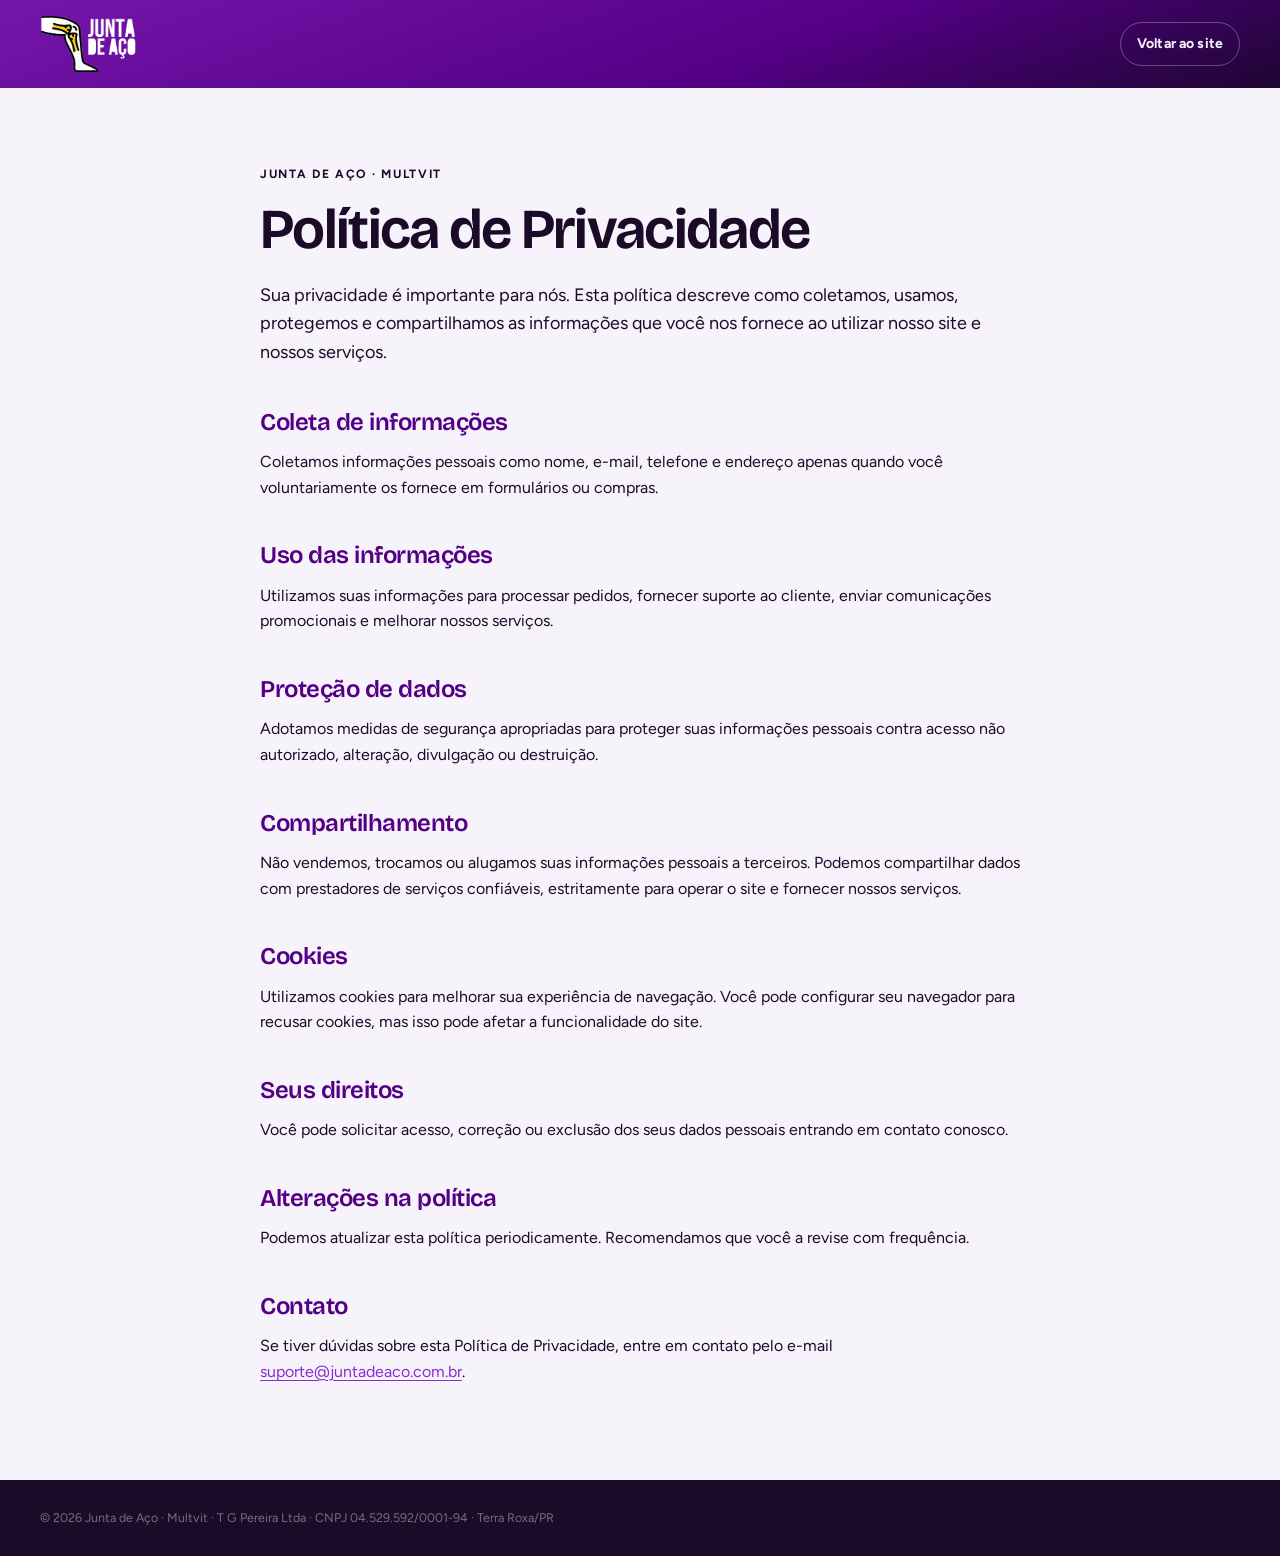
==== politica-privacidade.html @ 19fc4414 "Build Junta de Aço landing page Static landing page for Junta de Aço (a Multvit product), built on t" ====
<!doctype html>
<html lang="pt-BR">
<head>
  <meta charset="utf-8" />
  <meta name="viewport" content="width=device-width, initial-scale=1" />
  <title>Política de Privacidade · Junta de Aço</title>
  <meta name="robots" content="noindex" />
  <meta name="theme-color" content="#540086" />
  <link rel="icon" type="image/png" href="assets/img/favicon.png" />
  <link rel="stylesheet" href="assets/css/style.css" />
</head>
<body class="legal-page">
  <header class="legal-top">
    <div class="wrap legal-top-in">
      <a href="./" aria-label="Junta de Aço, página inicial"><img src="assets/img/logo-dark.webp" alt="Junta de Aço" width="520" height="314" /></a>
      <a href="./" class="btn btn-ghost btn-sm">Voltar ao site</a>
    </div>
  </header>
  <main class="wrap legal">
    <p class="kicker">Junta de Aço · Multvit</p>
    <h1 class="sec-title">Política de Privacidade</h1>
    <p class="legal-intro">Sua privacidade é importante para nós. Esta política descreve como coletamos, usamos, protegemos e compartilhamos as informações que você nos fornece ao utilizar nosso site e nossos serviços.</p>
      <h2>Coleta de informações</h2>
      <p>Coletamos informações pessoais como nome, e-mail, telefone e endereço apenas quando você voluntariamente os fornece em formulários ou compras.</p>
      <h2>Uso das informações</h2>
      <p>Utilizamos suas informações para processar pedidos, fornecer suporte ao cliente, enviar comunicações promocionais e melhorar nossos serviços.</p>
      <h2>Proteção de dados</h2>
      <p>Adotamos medidas de segurança apropriadas para proteger suas informações pessoais contra acesso não autorizado, alteração, divulgação ou destruição.</p>
      <h2>Compartilhamento</h2>
      <p>Não vendemos, trocamos ou alugamos suas informações pessoais a terceiros. Podemos compartilhar dados com prestadores de serviços confiáveis, estritamente para operar o site e fornecer nossos serviços.</p>
      <h2>Cookies</h2>
      <p>Utilizamos cookies para melhorar sua experiência de navegação. Você pode configurar seu navegador para recusar cookies, mas isso pode afetar a funcionalidade do site.</p>
      <h2>Seus direitos</h2>
      <p>Você pode solicitar acesso, correção ou exclusão dos seus dados pessoais entrando em contato conosco.</p>
      <h2>Alterações na política</h2>
      <p>Podemos atualizar esta política periodicamente. Recomendamos que você a revise com frequência.</p>
      <h2>Contato</h2>
      <p>Se tiver dúvidas sobre esta Política de Privacidade, entre em contato pelo e-mail <a href="mailto:suporte@juntadeaco.com.br">suporte@juntadeaco.com.br</a>.</p>
  </main>
  <footer class="footer legal-foot">
    <div class="wrap f-legal">
      <p>© 2026 Junta de Aço · Multvit · T G Pereira Ltda · CNPJ 04.529.592/0001-94 · Terra Roxa/PR</p>
    </div>
  </footer>
</body>
</html>
---- assets/css/style.css ----
/* =========================================================
   Junta de Aço · Multvit — Landing page
   Direção: mesma base do Fiber SE7E, paleta Violeta + Sol
   ========================================================= */

/* Fontes locais (latin) */
@font-face { font-family: "Bricolage Grotesque"; font-style: normal; font-weight: 200 800; font-stretch: 75% 100%; font-display: swap; src: url(../fonts/bricolage-grotesque-latin-opsz-normal.woff2) format("woff2"); }
@font-face { font-family: "Figtree"; font-style: normal; font-weight: 300 900; font-display: swap; src: url(../fonts/figtree-latin-wght-normal.woff2) format("woff2"); }

:root {
  /* Paleta (cada cor tem a versão RGB para transparências) */
  --deep: #1e0532;      --deep-rgb: 30, 5, 50;
  --violet: #540086;    --violet-rgb: 84, 0, 134;     /* cor do logo */
  --violet-2: #7516ac;  --violet-2-rgb: 117, 22, 172; /* cor do selo redondo */
  --orchid: #8a2bd1;    --orchid-rgb: 138, 43, 209;
  --lilac: #cfa8f5;     --lilac-rgb: 207, 168, 245;
  --mist: #efe4fb;
  --sun: #f7ca16;       --sun-rgb: 247, 202, 22;      /* amarelo do rótulo e da Multvit */
  --sun-d: #dcae00;
  --sun-ink: #6b5200;
  --ember: #ff8a5c;     --ember-rgb: 255, 138, 92;    /* brilho do joelho no rótulo */
  --cream: #f7f3fa;     --cream-rgb: 247, 243, 250;
  --paper: #fffcff;
  --ink: #1b0a28;       --ink-rgb: 27, 10, 40;
  --muted: #625372;
  --line: rgba(var(--ink-rgb), 0.1);
  --line-d: rgba(var(--cream-rgb), 0.13);

  --display: "Bricolage Grotesque", "Figtree", system-ui, sans-serif;
  --sans: "Figtree", system-ui, -apple-system, "Segoe UI", Roboto, sans-serif;
  --label: "Figtree", system-ui, sans-serif;

  --ease: cubic-bezier(0.2, 0.8, 0.2, 1);
  --ease-out: cubic-bezier(0.16, 1, 0.3, 1);
  --r: 22px;
  --nav-h: 76px;

  /* Chat n8n (assistente) com as cores da marca */
  --chat--color--primary: var(--violet-2);
  --chat--color--primary-shade-50: var(--violet);
  --chat--color--primary--shade-100: var(--deep);
  --chat--color--secondary: var(--sun);
  --chat--color-secondary-shade-50: var(--sun-d);
  --chat--toggle--background: var(--violet-2);
  --chat--toggle--hover--background: var(--violet);
  --chat--toggle--active--background: var(--violet);
  --chat--toggle--color: #fff;
  --chat--header--background: var(--violet);
  --chat--header--color: #fff;
  --chat--message--user--background: var(--violet-2);
  --chat--font-family: var(--sans);
  --chat--window--z-index: 96;
}

*, *::before, *::after { box-sizing: border-box; margin: 0; padding: 0; }
html { scroll-behavior: smooth; scroll-padding-top: calc(var(--nav-h) + 8px); overflow-x: clip; }
body {
  font-family: var(--sans); font-size: 16px; line-height: 1.6; color: var(--ink); background: var(--cream);
  -webkit-font-smoothing: antialiased; text-rendering: optimizeLegibility;
}
img, svg { display: block; max-width: 100%; }
a { color: inherit; text-decoration: none; }
button { font: inherit; color: inherit; background: none; border: 0; cursor: pointer; }
ul, ol { list-style: none; }
:focus-visible { outline: 3px solid var(--sun); outline-offset: 3px; border-radius: 6px; }
::selection { background: var(--sun); color: var(--violet); }

.wrap { width: min(1200px, 100% - 40px); margin-inline: auto; }
.sr-only { position: absolute; width: 1px; height: 1px; overflow: hidden; clip: rect(0 0 0 0); white-space: nowrap; }
.skip { position: fixed; left: 16px; top: -60px; z-index: 200; background: var(--sun); color: var(--violet); padding: 10px 16px; border-radius: 10px; font-weight: 700; }
.skip:focus { top: 16px; }
svg use { pointer-events: none; }

/* ---------- Tipografia ---------- */
.sec-title, .hero-title, .final-title {
  font-family: var(--display); font-weight: 650; letter-spacing: -0.03em; font-optical-sizing: auto;
}
.sec-title { font-size: clamp(34px, 4.4vw, 60px); line-height: 1; max-width: 17ch; }
.sec-sub { color: var(--muted); font-size: clamp(16px, 1.3vw, 18px); max-width: 44ch; }
.dark .sec-sub { color: rgba(var(--cream-rgb), 0.68); }

.kicker {
  display: inline-flex; align-items: center; gap: 12px; margin-bottom: 18px;
  font-family: var(--label); font-size: 12px; font-weight: 700; letter-spacing: 0.14em; text-transform: uppercase; color: var(--orchid);
}
.kicker span { display: inline-grid; place-items: center; min-width: 30px; height: 22px; padding: 0 7px; border-radius: 99px; border: 1px solid currentColor; font-size: 11px; }
.dark .kicker, .kicker-light { color: var(--sun); }

.eyebrow {
  display: inline-flex; align-items: center; gap: 10px; margin-bottom: 22px; padding: 7px 14px 7px 10px; border-radius: 99px;
  font-family: var(--label); font-size: 12px; letter-spacing: 0.12em; text-transform: uppercase; color: var(--cream);
  background: rgba(var(--cream-rgb), 0.08); border: 1px solid var(--line-d);
}
.eyebrow-dot { width: 8px; height: 8px; border-radius: 50%; background: var(--sun); box-shadow: 0 0 0 4px rgba(var(--sun-rgb), 0.2); }

/* ---------- Botões ---------- */
.btn {
  position: relative; isolation: isolate; display: inline-flex; align-items: center; justify-content: center; gap: 10px;
  padding: 15px 24px; border-radius: 999px; font-weight: 700; font-size: 15px; letter-spacing: 0.01em; white-space: nowrap;
  transition: transform 0.3s var(--ease), box-shadow 0.3s var(--ease), background-color 0.3s, color 0.3s, border-color 0.3s;
}
.btn svg { width: 18px; height: 18px; flex-shrink: 0; transition: transform 0.3s var(--ease); }
.btn:hover svg { transform: translateX(4px); }
.btn:active { transform: scale(0.97); }
.btn-lg { padding: 19px 30px; font-size: 16px; }
.btn-sm { padding: 10px 16px; font-size: 14px; }
.btn-block { width: 100%; white-space: normal; }

.btn-sun { background: var(--sun); color: var(--violet); box-shadow: 0 1px 0 rgba(255, 255, 255, 0.5) inset, 0 -3px 0 rgba(0, 0, 0, 0.1) inset, 0 16px 40px -14px rgba(var(--sun-rgb), 0.7); }
.btn-sun:hover { transform: translateY(-3px); box-shadow: 0 1px 0 rgba(255, 255, 255, 0.5) inset, 0 -3px 0 rgba(0, 0, 0, 0.1) inset, 0 24px 50px -14px rgba(var(--sun-rgb), 0.85); }
.btn-ghost { color: var(--cream); border: 1px solid rgba(var(--cream-rgb), 0.3); }
.btn-ghost:hover { border-color: var(--cream); background: rgba(var(--cream-rgb), 0.07); }
.btn-outline { color: var(--violet); border: 1.5px solid var(--violet); }
.btn-outline:hover { background: var(--violet); color: var(--cream); transform: translateY(-2px); }
.btn-wa { background: #25d366; color: #052e14; }
.btn-wa:hover { transform: translateY(-2px); box-shadow: 0 16px 30px -12px rgba(37, 211, 102, 0.7); }

.shine { position: absolute; inset: 0; border-radius: inherit; overflow: hidden; z-index: -1; pointer-events: none; }
.shine::before {
  content: ""; position: absolute; top: 0; left: -70%; width: 40%; height: 100%;
  background: linear-gradient(110deg, transparent, rgba(255, 255, 255, 0.75), transparent); transform: skewX(-22deg);
  animation: sweep 3.6s ease-in-out infinite;
}
@keyframes sweep { 0% { left: -70%; } 55%, 100% { left: 135%; } }

/* ---------- Header ---------- */
.nav { position: fixed; inset: 0 0 auto; z-index: 100; transition: transform 0.45s var(--ease-out), background-color 0.4s, border-color 0.4s, box-shadow 0.4s; border-bottom: 1px solid transparent; }
.nav-in { height: var(--nav-h); display: flex; align-items: center; gap: 28px; }
.nav-logo { position: relative; width: 104px; flex-shrink: 0; }
.nav-logo img, .nav-by img { width: 100%; height: auto; transition: opacity 0.35s; }
.nav-logo .logo-on-light { position: absolute; inset: 0; opacity: 0; }
/* "um produto Multvit": detalhe discreto ao lado do logo */
.nav-by { position: relative; display: inline-flex; flex-direction: column; gap: 2px; margin-left: -10px; padding-left: 16px; border-left: 1px solid rgba(var(--cream-rgb), 0.22); transition: border-color 0.35s; }
.nav-by span { font-family: var(--label); font-size: 9.5px; font-weight: 600; letter-spacing: 0.14em; text-transform: uppercase; color: rgba(var(--cream-rgb), 0.6); transition: color 0.35s; }
.nav-by img { width: 74px; }
.nav-by .logo-on-light { position: absolute; left: 16px; bottom: 0; width: 74px; opacity: 0; }
.nav.is-solid .nav-by { border-color: var(--line); }
.nav.is-solid .nav-by span { color: var(--muted); }

.nav-links { display: flex; gap: 28px; margin-left: auto; font-size: 14px; font-weight: 600; color: rgba(var(--cream-rgb), 0.82); }
.nav-links a { position: relative; padding: 6px 0; transition: color 0.25s; }
.nav-links a::after { content: ""; position: absolute; left: 0; right: 0; bottom: 0; height: 1.5px; background: currentColor; transform: scaleX(0); transform-origin: right; transition: transform 0.35s var(--ease); }
.nav-links a:hover { color: var(--cream); }
.nav-links a:hover::after { transform: scaleX(1); transform-origin: left; }
.nav-burger { display: none; width: 44px; height: 44px; margin-left: auto; place-content: center; gap: 6px; }
.nav-burger span { display: block; width: 22px; height: 2px; border-radius: 2px; background: var(--cream); transition: transform 0.35s var(--ease), background 0.3s; }
.nav-burger[aria-expanded="true"] span:first-child { transform: translateY(4px) rotate(45deg); }
.nav-burger[aria-expanded="true"] span:last-child { transform: translateY(-4px) rotate(-45deg); }

.nav.is-solid { background: rgba(var(--cream-rgb), 0.88); -webkit-backdrop-filter: blur(16px) saturate(1.4); backdrop-filter: blur(16px) saturate(1.4); border-color: var(--line); }
.nav.is-solid .logo-on-dark { opacity: 0; }
.nav.is-solid .logo-on-light { opacity: 1; }
.nav.is-solid .nav-links { color: var(--muted); }
.nav.is-solid .nav-links a:hover { color: var(--violet); }
.nav.is-solid .nav-burger span { background: var(--violet); }
.nav.is-hidden { transform: translateY(-100%); }

.menu { padding: 8px 20px 24px; display: grid; gap: 2px; background: var(--cream); border-top: 1px solid var(--line); }
.menu[hidden] { display: none; }
.menu a { padding: 14px 4px; font-family: var(--display); font-weight: 600; letter-spacing: -0.02em; font-size: 24px; color: var(--violet); border-bottom: 1px solid var(--line); }

/* ---------- Seções escuras ---------- */
.dark { position: relative; background: var(--violet); color: var(--cream); overflow: hidden; }
.noise { position: absolute; inset: 0; pointer-events: none; opacity: 0.06; mix-blend-mode: overlay;
  background-image: url("data:image/svg+xml,%3Csvg xmlns='http://www.w3.org/2000/svg' width='160' height='160'%3E%3Cfilter id='n'%3E%3CfeTurbulence type='fractalNoise' baseFrequency='.85' numOctaves='3' stitchTiles='stitch'/%3E%3C/filter%3E%3Crect width='100%25' height='100%25' filter='url(%23n)'/%3E%3C/svg%3E"); }
.fibers { position: absolute; inset: 0; width: 100%; height: 100%; pointer-events: none; z-index: 0; }

/* ---------- HERO ---------- */
.hero {
  min-height: 100vh; min-height: 100svh; display: flex; align-items: center; padding: calc(var(--nav-h) + 32px) 0 72px;
  background:
    radial-gradient(ellipse 55% 60% at 74% 48%, rgba(var(--orchid-rgb), 0.55), transparent 70%),
    radial-gradient(ellipse 50% 50% at 0% 100%, rgba(var(--lilac-rgb), 0.16), transparent 70%),
    linear-gradient(160deg, var(--violet-2) 0%, var(--violet) 45%, var(--deep) 100%);
}
/* Marca d'água: a perna do logo, grande e quase invisível */
.hero-mark { position: absolute; left: -8vw; bottom: -10vw; width: 62vw; opacity: 0.05; pointer-events: none; transform: rotate(-8deg); filter: grayscale(1) brightness(3); }
.hero-grid { position: relative; z-index: 1; display: grid; grid-template-columns: 1.05fr 0.95fr; gap: 40px; align-items: center; }

.hero-title { font-size: clamp(48px, 6.4vw, 96px); line-height: 0.94; color: var(--cream); margin-bottom: 28px; }
.hero-title .row { display: block; overflow: hidden; padding: 0 0.08em 0.14em; margin: 0 -0.08em -0.14em; }
.hero-title .w { display: inline-block; will-change: transform; }
.hero-title .em { color: var(--sun); }
.hero-lead { max-width: 52ch; font-size: clamp(16px, 1.35vw, 18.5px); color: rgba(var(--cream-rgb), 0.76); margin-bottom: 34px; }
.hero-lead strong { color: var(--cream); font-weight: 700; }
.hero-ctas { display: flex; flex-wrap: wrap; gap: 12px; }
.hero-trust { display: flex; flex-wrap: wrap; gap: 10px 24px; margin-top: 30px; font-size: 13.5px; color: rgba(var(--cream-rgb), 0.66); }
.hero-trust li { display: inline-flex; align-items: center; gap: 8px; }
.hero-trust svg { width: 18px; height: 18px; color: var(--sun); }

.hero-visual { position: relative; width: min(600px, 100%); aspect-ratio: 1; margin-inline: auto; perspective: 1400px; }
.hv-stage { position: absolute; inset: 0; transform-style: preserve-3d; transition: transform 0.6s var(--ease-out); will-change: transform; }
.hv-halo { position: absolute; left: 50%; top: 52%; width: 74%; height: 74%; translate: -50% -50%; border-radius: 50%;
  background: radial-gradient(circle, rgba(var(--cream-rgb), 0.24) 0%, rgba(var(--sun-rgb), 0.18) 30%, rgba(var(--ember-rgb), 0.1) 48%, transparent 70%); animation: breathe 6s ease-in-out infinite; }
@keyframes breathe { 0%, 100% { opacity: 0.75; scale: 1; } 50% { opacity: 1; scale: 1.06; } }
.hv-ring { position: absolute; inset: 0; animation: spin 60s linear infinite; }
.hv-ring text { font-family: var(--label); font-size: 4.2px; letter-spacing: 1.1px; fill: rgba(var(--cream-rgb), 0.48); text-transform: uppercase; }
@keyframes spin { to { transform: rotate(360deg); } }
.hv-orbit { position: absolute; inset: 9%; border-radius: 50%; border: 1px dashed rgba(var(--cream-rgb), 0.18); animation: spin 18s linear infinite reverse; }
.hv-orbit span { position: absolute; top: -4px; left: 50%; width: 8px; height: 8px; margin-left: -4px; border-radius: 50%; background: var(--sun); box-shadow: 0 0 12px 3px rgba(var(--sun-rgb), 0.7); }
.hv-product { position: absolute; left: 50%; top: 52%; width: 44%; translate: -50% -50%; transform: translateZ(60px); }
.hv-product img { width: 100%; height: auto; filter: drop-shadow(0 50px 44px rgba(0, 0, 0, 0.45)) drop-shadow(0 12px 18px rgba(0, 0, 0, 0.3)); animation: float 7s ease-in-out infinite; }
@keyframes float { 0%, 100% { transform: translateY(0); } 50% { transform: translateY(-14px); } }
.hv-glare { position: absolute; inset: 6% 4%; pointer-events: none; mix-blend-mode: soft-light; border-radius: 40px;
  background: radial-gradient(circle at var(--gx, 35%) var(--gy, 25%), rgba(255, 255, 255, 0.7), transparent 50%); opacity: 0; transition: opacity 0.4s; }
.hero-visual:hover .hv-glare { opacity: 1; }

.hero-scroll { position: absolute; left: 50%; bottom: 24px; z-index: 2; width: 26px; height: 42px; margin-left: -13px; border-radius: 99px; border: 1.5px solid rgba(var(--cream-rgb), 0.35); }
.hero-scroll span { position: absolute; left: 50%; top: 8px; width: 4px; height: 8px; margin-left: -2px; border-radius: 4px; background: var(--sun); animation: wheel 2s var(--ease) infinite; }
@keyframes wheel { 0% { opacity: 0; transform: translateY(0); } 30% { opacity: 1; } 100% { opacity: 0; transform: translateY(14px); } }

/* ---------- Marquee ---------- */
.marquee { overflow: hidden; background: var(--sun); color: var(--violet); padding: 16px 0; border-block: 1px solid rgba(var(--violet-rgb), 0.15); }
.marquee-track { display: flex; width: max-content; animation: marquee 38s linear infinite; }
.marquee:hover .marquee-track { animation-play-state: paused; }
.marquee-track span { display: inline-flex; align-items: center; gap: 32px; padding-right: 32px; font-family: var(--display); font-weight: 600; letter-spacing: -0.01em; font-size: clamp(17px, 1.6vw, 21px); white-space: nowrap; }
/* separador: cápsula */
.marquee-track span::after { content: ""; width: 20px; height: 9px; border-radius: 9px; background: linear-gradient(90deg, var(--violet) 50%, transparent 50%); border: 1.5px solid var(--violet); transform: rotate(-30deg); }
@keyframes marquee { to { transform: translateX(-50%); } }

/* ---------- Números ---------- */
.proof { background: var(--paper); border-bottom: 1px solid var(--line); }
.proof-grid { display: grid; grid-template-columns: repeat(4, 1fr); }
.proof-item { display: flex; flex-direction: column; align-items: center; gap: 4px; padding: 44px 16px; text-align: center; }
.proof-item + .proof-item { border-left: 1px solid var(--line); }
.proof-item strong { display: inline-flex; align-items: baseline; gap: 6px; font-family: var(--display); font-weight: 620; font-size: clamp(40px, 4.4vw, 58px); line-height: 1; color: var(--violet); letter-spacing: -0.03em; font-variant-numeric: tabular-nums; }
.proof-mv strong { color: #009e4a; } /* verde Multvit */
.proof-item > span { font-size: 14px; color: var(--muted); }

/* ---------- Seção padrão ---------- */
.section { padding: clamp(88px, 11vw, 150px) 0; position: relative; }
.sec-head { margin-bottom: clamp(44px, 6vw, 72px); }
.sec-head-split { display: flex; justify-content: space-between; align-items: flex-end; gap: 40px; flex-wrap: wrap; }
.sec-head-center { text-align: center; display: flex; flex-direction: column; align-items: center; }
.sec-head-center .sec-title { margin-inline: auto; }
.sec-head-center .sec-sub { margin-top: 18px; }

/* split de título (palavras) */
.split .sw { display: inline-block; overflow: hidden; vertical-align: top; padding: 0 0.06em 0.12em; margin: 0 -0.06em -0.12em; }
.split .sw > span { display: inline-block; will-change: transform; }

/* ---------- Problema ---------- */
.problem { background: var(--cream); }
.problem-grid { display: grid; grid-template-columns: repeat(3, 1fr); gap: 20px; }
.pcard { position: relative; padding: 34px 30px 36px; background: var(--paper); border: 1px solid var(--line); border-radius: var(--r); transition: transform 0.5s var(--ease-out), box-shadow 0.5s var(--ease-out), border-color 0.4s; }
.pcard:hover { transform: translateY(-6px); box-shadow: 0 30px 50px -30px rgba(var(--violet-rgb), 0.35); border-color: rgba(var(--ember-rgb), 0.45); }
.pcard-n { font-weight: 650; display: inline-grid; place-items: center; width: 40px; height: 40px; margin-bottom: 26px; border-radius: 50%; background: var(--cream); font-family: var(--display); font-size: 20px; color: var(--orchid); transition: background 0.4s, color 0.4s, box-shadow 0.4s; }
.pcard:hover .pcard-n { background: var(--ember); color: #fff; box-shadow: 0 0 0 6px rgba(var(--ember-rgb), 0.18); }
.pcard h3 { font-family: var(--display); font-weight: 620; font-size: 26px; letter-spacing: -0.02em; line-height: 1.1; margin-bottom: 10px; }
.pcard p { color: var(--muted); }
.problem-bridge { margin-top: 56px; max-width: 44ch; font-family: var(--display); font-weight: 500; font-size: clamp(22px, 2.4vw, 32px); line-height: 1.3; letter-spacing: -0.015em; }
.problem-bridge em { color: var(--orchid); font-style: normal; font-weight: 650; }

/* ---------- Benefícios ---------- */
.benefits { background: linear-gradient(180deg, var(--violet) 0%, var(--deep) 100%); }
.ben-grid { display: grid; grid-template-columns: repeat(3, 1fr); border-top: 1px solid var(--line-d); border-left: 1px solid var(--line-d); }
.bcard { position: relative; padding: 40px 34px 44px; border-right: 1px solid var(--line-d); border-bottom: 1px solid var(--line-d); overflow: hidden; transition: background-color 0.5s; }
.bcard::before { content: ""; position: absolute; left: 0; right: 0; bottom: 0; height: 3px; background: var(--sun); transform: scaleX(0); transform-origin: left; transition: transform 0.6s var(--ease-out); }
.bcard:hover { background: rgba(var(--cream-rgb), 0.04); }
.bcard:hover::before { transform: scaleX(1); }
.bcard-ic { display: grid; place-items: center; width: 52px; height: 52px; margin-bottom: 28px; border-radius: 16px; background: rgba(var(--lilac-rgb), 0.15); color: var(--lilac); transition: transform 0.5s var(--ease-out), background 0.4s, color 0.4s; }
.bcard-ic svg { width: 26px; height: 26px; }
.bcard:hover .bcard-ic { transform: rotate(-8deg) scale(1.06); background: var(--sun); color: var(--violet); }
.bcard h3 { font-family: var(--display); font-weight: 620; font-size: 25px; letter-spacing: -0.02em; margin-bottom: 10px; }
.bcard p { color: rgba(var(--cream-rgb), 0.66); font-size: 15.5px; }

/* ---------- Composição ---------- */
.compo { background: var(--cream); }
.compo-grid { display: grid; grid-template-columns: 1.25fr 1fr 1fr; grid-template-rows: auto auto; gap: 20px; }
.ing-card { position: relative; display: flex; flex-direction: column; align-items: flex-start; padding: 30px 30px 34px; border-radius: var(--r); background: var(--paper); border: 1px solid var(--line); overflow: hidden; transition: transform 0.5s var(--ease-out), box-shadow 0.5s var(--ease-out); }
.ing-card:hover { transform: translateY(-5px); box-shadow: 0 30px 50px -32px rgba(var(--violet-rgb), 0.4); }
.ing-card h3 { margin-top: auto; font-family: var(--display); font-weight: 620; font-size: 28px; letter-spacing: -0.02em; line-height: 1.1; margin-bottom: 8px; }
.ing-card p { color: var(--muted); font-size: 15.5px; }
.ing-dot { display: grid; place-items: center; width: 64px; height: 64px; margin: 26px 0 30px; border-radius: 50%; font-family: var(--display); font-weight: 650; font-size: 20px; letter-spacing: -0.02em; }
.ing-dot-sun { background: radial-gradient(circle at 35% 30%, #ffe27a, var(--sun) 45%, #e08a00); box-shadow: 0 14px 30px -12px rgba(224, 138, 0, 0.7); }
.ing-dot-mg { background: var(--mist); color: var(--violet); border: 1px solid rgba(var(--violet-rgb), 0.15); }
.ing-dot-vit { background: var(--violet); color: var(--sun); font-size: 17px; }
.ing-hero { grid-row: span 2; color: var(--cream); border: 0;
  background: radial-gradient(ellipse 80% 60% at 80% 10%, rgba(var(--orchid-rgb), 0.7), transparent 70%), linear-gradient(165deg, var(--violet-2), var(--violet) 55%, var(--deep)); }
.ing-hero h3 { font-size: clamp(32px, 3.4vw, 46px); }
.ing-hero p { color: rgba(var(--cream-rgb), 0.74); font-size: 16.5px; max-width: 36ch; }
.ing-big { font-family: var(--display); font-weight: 700; font-size: clamp(140px, 16vw, 230px); line-height: 0.8; letter-spacing: -0.06em; color: var(--sun); margin: 28px 0 36px; text-shadow: 0 30px 60px rgba(0, 0, 0, 0.25); }
.compo-grid .ing-card:nth-child(4) { grid-column: 2 / span 2; }
.tag { display: inline-block; padding: 6px 12px; border-radius: 99px; font-family: var(--label); font-size: 11.5px; letter-spacing: 0.1em; text-transform: uppercase; font-weight: 700; }
.tag-violet { background: rgba(var(--orchid-rgb), 0.12); color: var(--orchid); }
.ing-hero .tag-violet { background: rgba(var(--sun-rgb), 0.18); color: var(--sun); }
.tag-sun { background: rgba(var(--sun-rgb), 0.2); color: var(--sun-ink); }
.tag-ink { background: rgba(var(--ink-rgb), 0.06); color: var(--muted); }
.compo-note { display: inline-flex; align-items: center; gap: 12px; margin-top: 28px; padding: 14px 20px; border-radius: 14px; background: rgba(var(--sun-rgb), 0.16); border: 1px solid rgba(220, 174, 0, 0.35); font-size: 15px; }
.compo-note svg { width: 22px; height: 22px; color: var(--sun-ink); flex-shrink: 0; }

/* ---------- Jornada (sticky) ---------- */
.detail { background: var(--paper); }
.detail-grid { display: grid; grid-template-columns: 1fr 1fr; gap: clamp(40px, 6vw, 96px); }
.detail-stage { position: relative; }
.ds-inner { position: sticky; top: calc(var(--nav-h) + 4vh); height: min(78vh, 680px); display: grid; place-items: center; }
.ds-disc { position: absolute; width: 88%; aspect-ratio: 1; border-radius: 50%; background: radial-gradient(circle at 40% 35%, var(--mist) 0%, var(--cream) 55%, rgba(var(--cream-rgb), 0) 72%); }
.ds-disc::after { content: ""; position: absolute; inset: 6%; border-radius: 50%; border: 1px solid rgba(var(--orchid-rgb), 0.2); }
.ds-img { position: relative; width: 46%; height: auto; filter: drop-shadow(0 40px 40px rgba(var(--violet-rgb), 0.28)); }
.ds-badge {
  position: absolute; right: 2%; bottom: 14%; display: flex; flex-direction: column; align-items: flex-start; min-width: 190px;
  padding: 18px 22px; border-radius: 20px; background: var(--violet); color: var(--cream); box-shadow: 0 30px 50px -24px rgba(var(--violet-rgb), 0.7);
}
.ds-badge-k { font-family: var(--label); font-size: 11px; letter-spacing: 0.14em; text-transform: uppercase; color: var(--lilac); }
.ds-badge-v { font-weight: 650; font-family: var(--display); font-size: 46px; line-height: 1.05; color: var(--sun); letter-spacing: -0.03em; white-space: nowrap; }
.ds-badge-l { font-size: 14px; color: rgba(var(--cream-rgb), 0.82); }
.ds-badge.swap > * { animation: badgeIn 0.6s var(--ease-out); }
@keyframes badgeIn { from { opacity: 0; transform: translateY(10px); } to { opacity: 1; transform: none; } }

.detail-steps { position: relative; padding-left: 64px; }
.trail { position: absolute; left: 0; top: 0; width: 40px; height: 100%; overflow: visible; }
.trail path { fill: none; stroke-linecap: round; }
.trail-bg { stroke: var(--line); stroke-width: 2; }
.trail-fg { stroke: var(--orchid); stroke-width: 3; }
.dstep { position: relative; min-height: 62vh; display: flex; flex-direction: column; justify-content: center; padding: 40px 0; opacity: 0.32; transition: opacity 0.6s var(--ease-out); }
.dstep:first-of-type { min-height: 52vh; justify-content: flex-start; padding-top: 12vh; }
.dstep.is-active { opacity: 1; }
.dstep-dot { position: absolute; left: -53px; top: 50%; width: 18px; height: 18px; margin-top: -9px; border-radius: 50%; background: var(--paper); border: 2px solid var(--line); transition: background 0.4s, border-color 0.4s, box-shadow 0.4s; }
.dstep:first-of-type .dstep-dot { top: calc(12vh + 52px); }
.dstep.is-active .dstep-dot { background: var(--sun); border-color: var(--violet); box-shadow: 0 0 0 6px rgba(var(--sun-rgb), 0.28); }
.dstep-tag { font-family: var(--label); font-size: 12px; letter-spacing: 0.12em; text-transform: uppercase; color: var(--orchid); margin-bottom: 12px; }
.dstep h3 { font-family: var(--display); font-weight: 620; font-size: clamp(28px, 3vw, 42px); line-height: 1.06; letter-spacing: -0.025em; margin-bottom: 14px; max-width: 16ch; }
.dstep p:last-child { color: var(--muted); font-size: 17px; max-width: 42ch; }
.dstep-note { padding: 0 0 20px; font-size: 13.5px; color: var(--muted); max-width: 46ch; }

/* ---------- Como usar ---------- */
.howto { background: var(--cream); }
.steps { display: grid; grid-template-columns: repeat(3, 1fr); gap: 20px; }
.step { position: relative; padding: 34px 30px 38px; border-radius: var(--r); background: var(--paper); border: 1px solid var(--line); overflow: hidden; }
.step-n { font-weight: 650; position: absolute; right: 18px; top: -18px; font-family: var(--display); font-size: 140px; line-height: 1; color: rgba(var(--violet-rgb), 0.06); pointer-events: none; }
.step-ic { display: grid; place-items: center; width: 64px; height: 64px; margin-bottom: 26px; border-radius: 50%; background: var(--violet); color: var(--sun); }
.step-ic svg { width: 30px; height: 30px; }
.step h3 { font-family: var(--display); font-weight: 620; font-size: 28px; letter-spacing: -0.02em; margin-bottom: 8px; }
.step p { color: var(--muted); }
.step p strong { color: var(--violet); }
.howto-foot { display: grid; grid-template-columns: repeat(3, auto) 1fr; align-items: center; gap: 20px 48px; margin-top: 36px; padding: 28px 34px; border-radius: var(--r); border: 1px solid var(--line); background: var(--paper); }
.hf-dose { display: flex; flex-direction: column; }
.hf-k { font-family: var(--label); font-size: 11.5px; letter-spacing: 0.12em; text-transform: uppercase; color: var(--muted); }
.hf-v { font-weight: 650; font-family: var(--display); font-size: 44px; line-height: 1.1; color: var(--violet); letter-spacing: -0.03em; font-variant-numeric: tabular-nums; }
.hf-v small { font-size: 18px; margin-left: 5px; letter-spacing: 0; }
.hf-tip { justify-self: end; max-width: 34ch; color: var(--muted); font-size: 15px; }

/* ---------- Depoimentos (vídeo) ---------- */
.testi { background: radial-gradient(ellipse 50% 70% at 85% 30%, rgba(var(--orchid-rgb), 0.45), transparent 70%), linear-gradient(170deg, var(--violet) 0%, var(--deep) 100%); }
.vid-grid { position: relative; z-index: 1; display: grid; grid-template-columns: repeat(2, 1fr); gap: 24px; }
.vcard { display: flex; flex-direction: column; gap: 14px; }
.vthumb, .vframe { position: relative; display: block; width: 100%; aspect-ratio: 16 / 9; border-radius: var(--r); overflow: hidden; background: var(--deep); box-shadow: 0 40px 70px -40px rgba(0, 0, 0, 0.8); }
.vthumb img { width: 100%; height: 100%; object-fit: cover; transition: transform 0.8s var(--ease-out), opacity 0.4s; opacity: 0.88; }
.vthumb::after { content: ""; position: absolute; inset: 0; background: linear-gradient(180deg, transparent 40%, rgba(var(--deep-rgb), 0.55)); }
.vthumb:hover img { transform: scale(1.04); opacity: 1; }
.vplay { position: absolute; left: 50%; top: 50%; z-index: 1; display: grid; place-items: center; width: 78px; height: 78px; margin: -39px 0 0 -39px; border-radius: 50%; background: var(--sun); color: var(--violet); box-shadow: 0 0 0 10px rgba(var(--sun-rgb), 0.22), 0 20px 40px -10px rgba(0, 0, 0, 0.5); transition: transform 0.4s var(--ease-out); }
.vplay svg { width: 30px; height: 30px; margin-left: 4px; }
.vthumb:hover .vplay { transform: scale(1.08); }
.vframe iframe { position: absolute; inset: 0; width: 100%; height: 100%; border: 0; }
.vcard figcaption { display: flex; align-items: center; gap: 12px; font-size: 14px; color: rgba(var(--cream-rgb), 0.7); }
.stars { display: inline-flex; gap: 2px; color: var(--sun); }
.stars svg { width: 15px; height: 15px; }
.testi-note { position: relative; z-index: 1; margin-top: 26px; font-size: 13px; color: rgba(var(--cream-rgb), 0.55); }

/* ---------- Kits ---------- */
.kits { background: var(--paper); }
.kit-grid { display: grid; grid-template-columns: repeat(3, 1fr); gap: 22px; align-items: stretch; }
.kit { position: relative; display: flex; flex-direction: column; align-items: center; text-align: center; padding: 38px 30px 32px; border-radius: 28px; background: var(--cream); border: 1px solid var(--line); transition: transform 0.5s var(--ease-out), box-shadow 0.5s var(--ease-out); }
.kit:hover { transform: translateY(-6px); box-shadow: 0 40px 60px -40px rgba(var(--violet-rgb), 0.45); }
.kit-featured {
  color: var(--cream); border: 2px solid transparent; box-shadow: 0 40px 80px -40px rgba(var(--violet-rgb), 0.85);
  background: linear-gradient(var(--violet), var(--violet)) padding-box, conic-gradient(from var(--a, 0deg), var(--sun), var(--lilac), var(--violet-2), var(--sun)) border-box;
  animation: rot 6s linear infinite;
}
@property --a { syntax: "<angle>"; initial-value: 0deg; inherits: false; }
@keyframes rot { to { --a: 360deg; } }
.kit-badge { position: absolute; top: -14px; left: 50%; translate: -50% 0; padding: 7px 16px; border-radius: 99px; background: var(--sun); color: var(--violet); font-family: var(--label); font-size: 11.5px; font-weight: 700; letter-spacing: 0.12em; text-transform: uppercase; white-space: nowrap; }
.kit-badge-violet { background: var(--orchid); color: #fff; }
.kit-name { font-family: var(--display); font-weight: 620; font-size: 32px; letter-spacing: -0.02em; }
.kit-qty { font-family: var(--label); font-size: 12.5px; letter-spacing: 0.1em; text-transform: uppercase; color: var(--muted); margin-top: 4px; }
.kit-featured .kit-qty { color: var(--lilac); }
.kit-pack { position: relative; display: flex; align-items: flex-end; justify-content: center; width: 100%; height: 210px; margin: 16px 0 14px; }
.kit-pack img { max-width: 92%; max-height: 100%; width: auto; height: auto; filter: drop-shadow(0 22px 22px rgba(var(--violet-rgb), 0.32)); transition: transform 0.6s var(--ease-out); }
.kit-featured .kit-pack img { filter: drop-shadow(0 22px 26px rgba(0, 0, 0, 0.45)); }
.kit:hover .kit-pack img { transform: translateY(-6px) scale(1.03); }
.kit-old { font-size: 14.5px; color: var(--muted); text-decoration: line-through; text-decoration-thickness: 1px; }
.kit-old-none { text-decoration: none; font-family: var(--label); font-size: 12px; font-weight: 700; letter-spacing: 0.1em; text-transform: uppercase; }
.kit-featured .kit-old { color: rgba(var(--cream-rgb), 0.6); }
.kit-off { display: inline-block; margin-left: 6px; padding: 2px 8px; border-radius: 6px; background: var(--orchid); color: #fff; font-family: var(--label); font-size: 12px; text-decoration: none; }
.kit-featured .kit-off { background: var(--sun); color: var(--violet); }
.kit-price { font-weight: 650; font-family: var(--display); font-size: 68px; line-height: 1; letter-spacing: -0.04em; color: var(--violet); margin: 6px 0 4px; font-variant-numeric: lining-nums; }
.kit-price small { font-family: var(--sans); font-size: 18px; font-weight: 700; letter-spacing: 0; vertical-align: 0.9em; margin-right: 4px; }
.kit-price span { font-size: 30px; }
.kit-featured .kit-price { color: var(--sun); }
.kit-month { margin-bottom: 20px; padding: 4px 12px; border-radius: 99px; background: rgba(var(--orchid-rgb), 0.1); color: var(--orchid); font-size: 13.5px; font-weight: 700; }
.kit-featured .kit-month { background: rgba(var(--cream-rgb), 0.12); color: var(--cream); }
.kit-list { width: 100%; display: grid; gap: 0; margin-bottom: 26px; text-align: left; font-size: 14.5px; }
.kit-list li { display: flex; align-items: center; gap: 10px; padding: 11px 0; border-top: 1px solid var(--line); }
.kit-featured .kit-list li { border-color: var(--line-d); }
.kit-list svg { width: 16px; height: 16px; color: var(--orchid); flex-shrink: 0; }
.kit-featured .kit-list svg { color: var(--sun); }
.kit .btn { margin-top: auto; }
.kit-secure { display: flex; align-items: center; justify-content: center; gap: 8px; margin-top: 26px; font-size: 14px; color: var(--muted); }
.kit-secure svg { width: 18px; height: 18px; color: var(--orchid); }

.guarantee { display: grid; grid-template-columns: auto 1fr; gap: 40px; align-items: center; margin-top: 36px; padding: 34px 40px; border-radius: 28px; background: var(--cream); border: 1px dashed rgba(var(--orchid-rgb), 0.45); }
.g-seal { position: relative; width: 150px; aspect-ratio: 1; display: grid; place-items: center; border-radius: 50%; background: var(--violet); color: var(--sun); }
.g-ring { position: absolute; inset: 0; animation: spin 30s linear infinite; }
.g-ring text { font-family: var(--label); font-size: 7px; letter-spacing: 1px; fill: rgba(var(--cream-rgb), 0.78); text-transform: uppercase; }
.g-num { font-weight: 650; display: flex; flex-direction: column; align-items: center; font-family: var(--display); font-size: 52px; line-height: 0.9; }
.g-num small { font-family: var(--label); font-size: 11px; letter-spacing: 0.14em; text-transform: uppercase; color: var(--cream); margin-top: 4px; }
.g-copy h3 { font-family: var(--display); font-weight: 620; font-size: clamp(26px, 2.6vw, 34px); letter-spacing: -0.02em; line-height: 1.1; margin-bottom: 10px; }
.g-copy p { color: var(--muted); max-width: 70ch; }

/* ---------- FAQ ---------- */
.faq { background: var(--cream); }
.faq-grid { display: grid; grid-template-columns: 0.8fr 1.2fr; gap: clamp(40px, 7vw, 110px); align-items: start; }
.faq-head { position: sticky; top: calc(var(--nav-h) + 32px); }
.faq-head .sec-sub { margin: 18px 0 26px; }
.faq-ctas { display: flex; flex-wrap: wrap; gap: 10px; }
.acc { border-top: 1px solid var(--line); }
.acc-item { border-bottom: 1px solid var(--line); }
.acc-item summary { display: flex; justify-content: space-between; align-items: center; gap: 20px; padding: 24px 0; cursor: pointer; list-style: none; font-family: var(--display); font-size: clamp(19px, 1.7vw, 23px); letter-spacing: -0.015em; line-height: 1.25; transition: color 0.3s; }
.acc-item summary::-webkit-details-marker { display: none; }
.acc-item summary:hover { color: var(--orchid); }
.acc-ic { display: grid; place-items: center; flex-shrink: 0; width: 38px; height: 38px; border-radius: 50%; border: 1px solid var(--line); transition: transform 0.45s var(--ease-out), background 0.3s, color 0.3s, border-color 0.3s; }
.acc-ic svg { width: 16px; height: 16px; }
.acc-item[open] .acc-ic { transform: rotate(135deg); background: var(--violet); color: var(--sun); border-color: var(--violet); }
.acc-body { overflow: hidden; }
.acc-body p { padding: 0 56px 26px 0; color: var(--muted); }

/* ---------- CTA final ---------- */
.final { padding: clamp(96px, 12vw, 160px) 0; background: radial-gradient(ellipse 60% 70% at 80% 60%, rgba(var(--orchid-rgb), 0.55), transparent 70%), linear-gradient(170deg, var(--violet-2) 0%, var(--violet) 40%, var(--deep) 100%); }
.final-grid { position: relative; z-index: 1; display: grid; grid-template-columns: 1fr 1fr; gap: 40px; align-items: center; }
.final-title { font-size: clamp(44px, 6vw, 88px); line-height: 0.98; margin-bottom: 22px; max-width: 13ch; }
.final-title em { color: var(--sun); font-style: normal; }
.final-lead { max-width: 44ch; color: rgba(var(--cream-rgb), 0.74); font-size: 18px; margin-bottom: 34px; }
.final-visual img { width: min(560px, 100%); height: auto; margin-inline: auto; filter: drop-shadow(0 50px 50px rgba(0, 0, 0, 0.45)); }

/* ---------- Footer ---------- */
.footer { background: var(--ink); color: rgba(var(--cream-rgb), 0.62); padding: 72px 0 calc(32px + env(safe-area-inset-bottom)); font-size: 14.5px; }
.f-top { display: grid; grid-template-columns: 1.4fr 1fr 1fr; gap: 40px; padding-bottom: 44px; border-bottom: 1px solid var(--line-d); }
.f-logo { width: 150px; height: auto; margin-bottom: 18px; }
.f-by { display: flex; align-items: center; flex-wrap: wrap; gap: 8px 10px; margin-top: 18px; font-family: var(--label); font-size: 11px; letter-spacing: 0.14em; text-transform: uppercase; color: rgba(var(--cream-rgb), 0.45); }
.f-by img { width: 92px; height: auto; }
.f-by span { width: 100%; text-transform: none; letter-spacing: 0; font-size: 13px; color: rgba(var(--cream-rgb), 0.55); }
.f-col { display: flex; flex-direction: column; gap: 10px; }
.f-col a { transition: color 0.25s; }
.f-col a:hover { color: var(--sun); }
.f-h { font-family: var(--label); font-size: 11.5px; letter-spacing: 0.14em; text-transform: uppercase; color: rgba(var(--cream-rgb), 0.4); margin-bottom: 4px; }
.f-legal { padding-top: 26px; display: grid; gap: 10px; font-size: 12.5px; color: rgba(var(--cream-rgb), 0.42); }
.f-links { display: flex; flex-wrap: wrap; gap: 8px 22px; }
.f-links a { color: rgba(var(--cream-rgb), 0.7); text-decoration: underline; text-underline-offset: 3px; text-decoration-color: rgba(var(--cream-rgb), 0.25); }
.f-links a:hover { color: var(--sun); }

/* ---------- Flutuantes ---------- */
.wa-float { position: fixed; right: 24px; bottom: 24px; z-index: 90; display: grid; place-items: center; width: 60px; height: 60px; border-radius: 50%; background: #25d366; color: #fff; box-shadow: 0 14px 30px -8px rgba(37, 211, 102, 0.6); transform: scale(0); transition: transform 0.5s var(--ease-out); }
.wa-float svg { width: 30px; height: 30px; }
.wa-float::after { content: ""; position: absolute; inset: 0; border-radius: 50%; border: 2px solid #25d366; animation: ring 2.4s ease-out infinite; }
@keyframes ring { 0% { opacity: 0.9; transform: scale(1); } 100% { opacity: 0; transform: scale(1.5); } }
.wa-float.is-on { transform: scale(1); }
.wa-float.is-on:hover { transform: scale(1.08); }
/* Com o chat do assistente ativo, o botão do chat ocupa o canto e o WhatsApp fica nos botões da página */
.has-chat .wa-float { display: none; }
.buybar { display: none; }

/* =========================================================
   Estados iniciais do Motion (apenas com JS + movimento)
   ========================================================= */
.m .rv { opacity: 0; }
.m .hero-title .w { transform: translateY(110%); }
.m .split .sw > span { transform: translateY(105%); }
.m .hv-product, .m .hv-ring, .m .hv-orbit, .m .hv-halo { opacity: 0; }

/* =========================================================
   Responsivo
   ========================================================= */
@media (max-width: 1100px) {
  .nav-links { display: none; }
  .nav-cta { margin-left: auto; }
  .nav-burger { display: grid; margin-left: 0; }
  .howto-foot { grid-template-columns: repeat(3, 1fr); }
  .hf-tip { grid-column: 1 / -1; justify-self: start; }
  .compo-grid { grid-template-columns: 1fr 1fr; }
  .ing-hero { grid-row: auto; grid-column: 1 / -1; }
  .ing-big { margin: 18px 0 22px; }
  .compo-grid .ing-card:nth-child(4) { grid-column: auto; }
}

@media (min-width: 1101px) { .menu { display: none !important; } }

@media (max-width: 900px) {
  :root { --nav-h: 64px; }
  .nav-logo { width: 84px; }
  .nav-in { gap: 18px; }
  .nav-by { margin-left: -6px; padding-left: 12px; }
  .nav-by span { font-size: 8.5px; }
  .nav-by img, .nav-by .logo-on-light { width: 60px; left: 12px; }
  .nav-cta { padding: 9px 14px; }

  .hero { padding: calc(var(--nav-h) + 12px) 0 64px; align-items: flex-start; }
  .hero-grid { grid-template-columns: 1fr; gap: 0; text-align: center; }
  .hero-copy { display: contents; }
  .hero-visual { order: 0; width: min(400px, 92%, 44svh); margin: 0 auto 8px; }
  .eyebrow { order: 1; justify-self: center; margin-bottom: 14px; font-size: 11px; }
  .hero-title { order: 2; font-size: clamp(40px, 11vw, 72px); margin-bottom: 18px; }
  .hero-lead { order: 3; margin: 0 auto 24px; font-size: 16px; }
  .hero-ctas { order: 4; justify-content: center; flex-direction: column; align-items: stretch; width: 100%; max-width: 420px; justify-self: center; }
  .hero-trust { order: 5; justify-content: center; margin-top: 22px; font-size: 12.5px; }
  .hero-scroll { display: none; }
  .hero-mark { width: 120vw; left: -30vw; bottom: -20vw; }

  .proof-grid { grid-template-columns: repeat(2, 1fr); }
  .proof-item { padding: 26px 8px; }
  .proof-item:nth-child(3) { border-left: 0; }
  .proof-item:nth-child(n+3) { border-top: 1px solid var(--line); }
  .proof-item > span { font-size: 12.5px; }

  .problem-grid, .steps, .kit-grid, .vid-grid { grid-template-columns: 1fr; }
  .ben-grid { grid-template-columns: 1fr 1fr; }

  .detail-grid { grid-template-columns: 1fr; gap: 0; }
  .detail-stage { position: sticky; top: var(--nav-h); z-index: 2; }
  .ds-inner { position: relative; top: auto; height: auto; aspect-ratio: 1.3; max-height: 40svh; margin-inline: auto; background: linear-gradient(180deg, var(--paper) 84%, rgba(255, 252, 255, 0)); }
  .ds-img { width: 30%; }
  .ds-disc { width: 64%; }
  .ds-badge { right: 4%; bottom: 10%; min-width: 0; padding: 12px 16px; border-radius: 16px; }
  .ds-badge-v { font-size: 30px; }
  .ds-badge-l { font-size: 12.5px; }
  .detail-steps { padding-left: 44px; }
  .dstep { min-height: 46vh; }
  .dstep:first-of-type { min-height: 40vh; padding-top: 4vh; }
  .dstep:first-of-type .dstep-dot { top: calc(4vh + 52px); }
  .dstep-dot { left: -33px; }

  .faq-grid { grid-template-columns: 1fr; }
  .faq-head { position: static; }

  .final-grid { grid-template-columns: 1fr; text-align: center; }
  .final-title, .final-lead { margin-inline: auto; }
  .final .hero-ctas { flex-direction: column; align-items: stretch; max-width: 420px; margin: 0 auto; }
  .final-visual { order: -1; max-width: 460px; margin: 0 auto; }

  .kit-grid { max-width: 460px; margin: 0 auto; gap: 34px; }
  .kit-featured { order: -1; }
  .guarantee { grid-template-columns: 1fr; justify-items: center; text-align: center; padding: 34px 24px; gap: 22px; }

  .f-top { grid-template-columns: 1fr 1fr; }
  .f-brand { grid-column: 1 / -1; }

  .wa-float { display: none; }
  .buybar {
    display: flex; position: fixed; left: 12px; right: 12px; bottom: calc(12px + env(safe-area-inset-bottom)); z-index: 95;
    align-items: center; justify-content: space-between; gap: 12px; padding: 10px 10px 10px 18px; border-radius: 20px;
    background: rgba(var(--violet-rgb), 0.93); color: var(--cream); -webkit-backdrop-filter: blur(14px); backdrop-filter: blur(14px);
    box-shadow: 0 20px 40px -12px rgba(0, 0, 0, 0.45); transform: translateY(140%); transition: transform 0.5s var(--ease-out);
  }
  .buybar.is-on { transform: none; }
  .bb-info { display: flex; flex-direction: column; line-height: 1.25; font-size: 12.5px; color: rgba(var(--cream-rgb), 0.72); }
  .bb-info strong { color: var(--cream); font-size: 14.5px; }
  /* Chat do assistente sobe para não cobrir a barra de compra */
  .has-chat { --chat--window--bottom: calc(86px + env(safe-area-inset-bottom)); --chat--window--right: 14px; --chat--toggle--size: 52px; --chat--toggle--width: 52px; --chat--toggle--height: 52px; }
}

@media (max-width: 600px) {
  .wrap { width: min(1200px, 100% - 32px); }
  .ben-grid, .compo-grid { grid-template-columns: 1fr; }
  .bcard { padding: 32px 26px 34px; }
  .sec-head-split { gap: 22px; }
  .howto-foot { padding: 24px 20px; gap: 18px; }
  .hf-v { font-size: 36px; }
  .acc-body p { padding-right: 0; }
  .f-top { grid-template-columns: 1fr; }
  .kit-price { font-size: 60px; }
  .g-seal { width: 128px; }
  .vplay { width: 64px; height: 64px; margin: -32px 0 0 -32px; }
}

@media (max-width: 420px) {
  .nav-in { gap: 12px; }
  .nav-logo { width: 72px; }
  .nav-by { margin-left: -2px; padding-left: 10px; }
  .nav-by span { font-size: 7.5px; letter-spacing: 0.1em; }
  .nav-by img, .nav-by .logo-on-light { width: 52px; left: 10px; }
  .nav-cta { padding: 8px 12px; font-size: 13px; gap: 6px; }
  .nav-cta svg { width: 15px; height: 15px; }
  .nav-burger { width: 36px; }
}
@media (max-width: 359px) {
  .nav-by { display: none; }
}

@media (max-width: 360px) {
  .nav-cta { display: none; }
  .nav-burger { margin-left: auto; }
  .hero-trust li:last-child { display: none; }
}

@media (max-width: 900px) and (max-height: 700px) {
  .hero-visual { width: min(300px, 40svh); }
}

/* Acessibilidade: sem movimento */
@media (prefers-reduced-motion: reduce) {
  html { scroll-behavior: auto; }
  *, *::before, *::after { animation: none !important; transition: none !important; }
  .fibers { display: none; }
  .trail-fg { stroke-dashoffset: 0 !important; }
  .dstep { opacity: 1; }
}

/* ---------- Páginas legais ---------- */
.legal-top { background: linear-gradient(160deg, var(--violet-2), var(--violet) 60%, var(--deep)); }
.legal-top-in { display: flex; align-items: center; justify-content: space-between; gap: 20px; height: 88px; }
.legal-top img { width: 96px; height: auto; }
.legal { max-width: 760px; padding: 72px 0 96px; }
.legal .sec-title { margin-bottom: 22px; }
.legal-intro { font-size: 18px; color: var(--muted); margin-bottom: 18px; }
.legal h2 { margin: 36px 0 8px; font-family: var(--display); font-weight: 620; font-size: 24px; letter-spacing: -0.02em; color: var(--violet); }
.legal p { color: var(--ink); }
.legal a { color: var(--orchid); text-decoration: underline; text-underline-offset: 3px; }
.legal-foot { padding: 28px 0; }
.legal-foot .f-legal { padding-top: 0; }
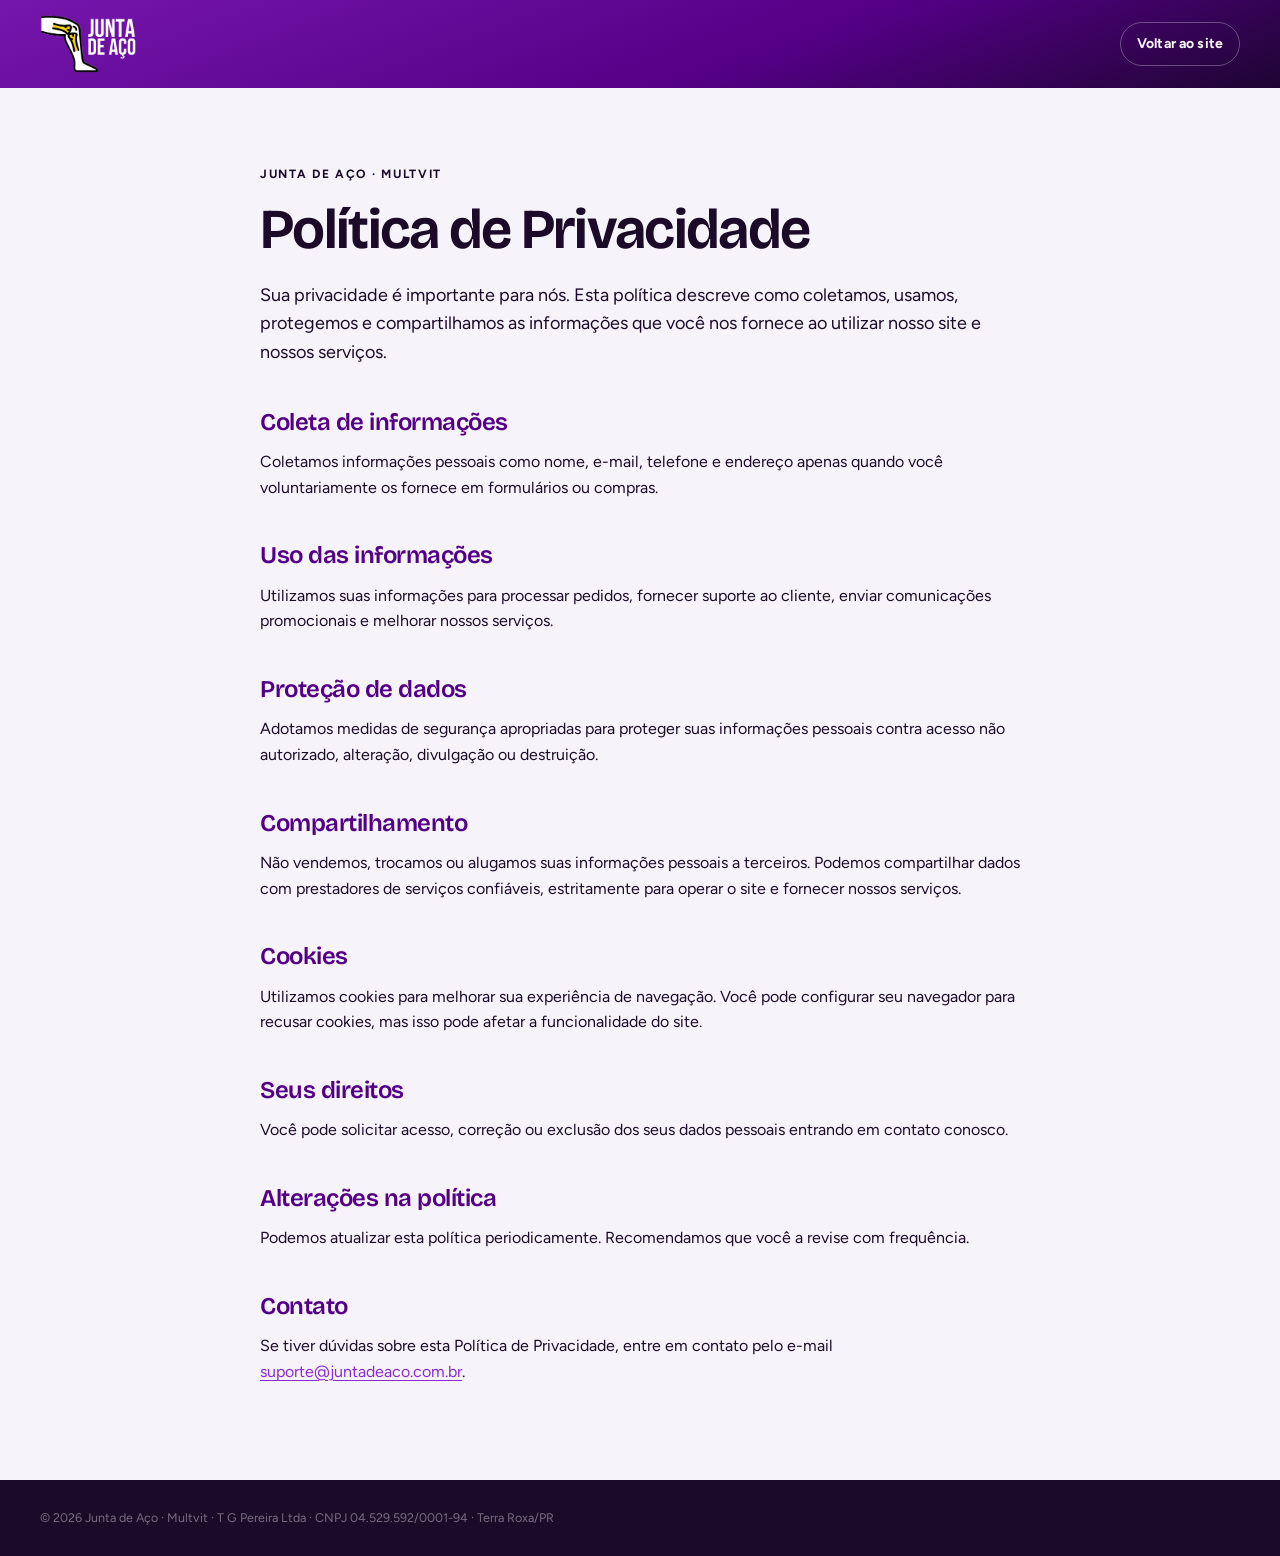
==== commit 0550efac: "Bust stale caches and remove 25-year mentions Browsers were still serving the old logo and the old s" ====
--- a/politica-privacidade.html
+++ b/politica-privacidade.html
@@ -7,12 +7,12 @@
   <meta name="robots" content="noindex" />
   <meta name="theme-color" content="#540086" />
   <link rel="icon" type="image/png" href="assets/img/favicon.png" />
-  <link rel="stylesheet" href="assets/css/style.css" />
+  <link rel="stylesheet" href="assets/css/style.css?v=3" />
 </head>
 <body class="legal-page">
   <header class="legal-top">
     <div class="wrap legal-top-in">
-      <a href="./" aria-label="Junta de Aço, página inicial"><img src="assets/img/logo-dark.webp" alt="Junta de Aço" width="520" height="314" /></a>
+      <a href="./" aria-label="Junta de Aço, página inicial"><img src="assets/img/junta-logo-branco.webp" alt="Junta de Aço" width="520" height="314" /></a>
       <a href="./" class="btn btn-ghost btn-sm">Voltar ao site</a>
     </div>
   </header>
--- a/assets/css/style.css
+++ b/assets/css/style.css
@@ -224,7 +224,6 @@
 .proof-item { display: flex; flex-direction: column; align-items: center; gap: 4px; padding: 44px 16px; text-align: center; }
 .proof-item + .proof-item { border-left: 1px solid var(--line); }
 .proof-item strong { display: inline-flex; align-items: baseline; gap: 6px; font-family: var(--display); font-weight: 620; font-size: clamp(40px, 4.4vw, 58px); line-height: 1; color: var(--violet); letter-spacing: -0.03em; font-variant-numeric: tabular-nums; }
-.proof-mv strong { color: #009e4a; } /* verde Multvit */
 .proof-item > span { font-size: 14px; color: var(--muted); }
 
 /* ---------- Seção padrão ---------- */
@@ -264,30 +263,48 @@
 .bcard h3 { font-family: var(--display); font-weight: 620; font-size: 25px; letter-spacing: -0.02em; margin-bottom: 10px; }
 .bcard p { color: rgba(var(--cream-rgb), 0.66); font-size: 15.5px; }
 
-/* ---------- Composição ---------- */
-.compo { background: var(--cream); }
-.compo-grid { display: grid; grid-template-columns: 1.25fr 1fr 1fr; grid-template-rows: auto auto; gap: 20px; }
-.ing-card { position: relative; display: flex; flex-direction: column; align-items: flex-start; padding: 30px 30px 34px; border-radius: var(--r); background: var(--paper); border: 1px solid var(--line); overflow: hidden; transition: transform 0.5s var(--ease-out), box-shadow 0.5s var(--ease-out); }
-.ing-card:hover { transform: translateY(-5px); box-shadow: 0 30px 50px -32px rgba(var(--violet-rgb), 0.4); }
-.ing-card h3 { margin-top: auto; font-family: var(--display); font-weight: 620; font-size: 28px; letter-spacing: -0.02em; line-height: 1.1; margin-bottom: 8px; }
-.ing-card p { color: var(--muted); font-size: 15.5px; }
-.ing-dot { display: grid; place-items: center; width: 64px; height: 64px; margin: 26px 0 30px; border-radius: 50%; font-family: var(--display); font-weight: 650; font-size: 20px; letter-spacing: -0.02em; }
-.ing-dot-sun { background: radial-gradient(circle at 35% 30%, #ffe27a, var(--sun) 45%, #e08a00); box-shadow: 0 14px 30px -12px rgba(224, 138, 0, 0.7); }
-.ing-dot-mg { background: var(--mist); color: var(--violet); border: 1px solid rgba(var(--violet-rgb), 0.15); }
-.ing-dot-vit { background: var(--violet); color: var(--sun); font-size: 17px; }
-.ing-hero { grid-row: span 2; color: var(--cream); border: 0;
-  background: radial-gradient(ellipse 80% 60% at 80% 10%, rgba(var(--orchid-rgb), 0.7), transparent 70%), linear-gradient(165deg, var(--violet-2), var(--violet) 55%, var(--deep)); }
-.ing-hero h3 { font-size: clamp(32px, 3.4vw, 46px); }
-.ing-hero p { color: rgba(var(--cream-rgb), 0.74); font-size: 16.5px; max-width: 36ch; }
-.ing-big { font-family: var(--display); font-weight: 700; font-size: clamp(140px, 16vw, 230px); line-height: 0.8; letter-spacing: -0.06em; color: var(--sun); margin: 28px 0 36px; text-shadow: 0 30px 60px rgba(0, 0, 0, 0.25); }
-.compo-grid .ing-card:nth-child(4) { grid-column: 2 / span 2; }
-.tag { display: inline-block; padding: 6px 12px; border-radius: 99px; font-family: var(--label); font-size: 11.5px; letter-spacing: 0.1em; text-transform: uppercase; font-weight: 700; }
-.tag-violet { background: rgba(var(--orchid-rgb), 0.12); color: var(--orchid); }
-.ing-hero .tag-violet { background: rgba(var(--sun-rgb), 0.18); color: var(--sun); }
-.tag-sun { background: rgba(var(--sun-rgb), 0.2); color: var(--sun-ink); }
-.tag-ink { background: rgba(var(--ink-rgb), 0.06); color: var(--muted); }
-.compo-note { display: inline-flex; align-items: center; gap: 12px; margin-top: 28px; padding: 14px 20px; border-radius: 14px; background: rgba(var(--sun-rgb), 0.16); border: 1px solid rgba(220, 174, 0, 0.35); font-size: 15px; }
-.compo-note svg { width: 22px; height: 22px; color: var(--sun-ink); flex-shrink: 0; }
+/* ---------- Composição: os ativos em volta do pote ---------- */
+.compo { background: radial-gradient(ellipse 40% 50% at 50% 58%, rgba(var(--lilac-rgb), 0.28), transparent 70%), var(--cream); }
+.formula { display: grid; grid-template-columns: 1fr minmax(240px, 300px) 1fr; gap: 56px; align-items: center; }
+.fx-col { display: grid; gap: 22px; }
+.fx { position: relative; display: flex; gap: 20px; align-items: flex-start; padding: 26px 26px 28px; border-radius: var(--r); background: var(--paper); border: 1px solid var(--line); box-shadow: 0 24px 50px -40px rgba(var(--violet-rgb), 0.5); transition: transform 0.5s var(--ease-out), box-shadow 0.5s var(--ease-out), border-color 0.4s; }
+.fx:hover { transform: translateY(-4px); border-color: rgba(var(--orchid-rgb), 0.35); box-shadow: 0 30px 60px -36px rgba(var(--violet-rgb), 0.55); }
+/* linha que liga cada ativo ao pote */
+.fx::before { content: ""; position: absolute; top: 50%; width: 56px; height: 0; border-top: 1.5px dashed rgba(var(--orchid-rgb), 0.45); }
+.fx::after { content: ""; position: absolute; top: 50%; width: 9px; height: 9px; margin-top: -4px; border-radius: 50%; background: var(--sun); box-shadow: 0 0 0 4px rgba(var(--sun-rgb), 0.25); }
+.fx-left .fx { flex-direction: row-reverse; text-align: right; }
+.fx-left .fx::before { left: 100%; }
+.fx-left .fx::after { left: calc(100% + 52px); }
+.fx-right .fx::before { right: 100%; }
+.fx-right .fx::after { right: calc(100% + 52px); }
+.fx-ic { flex-shrink: 0; display: grid; place-items: center; width: 58px; height: 58px; border-radius: 18px; background: var(--mist); color: var(--violet); transition: transform 0.5s var(--ease-out); }
+.fx:hover .fx-ic { transform: rotate(-6deg) scale(1.05); }
+.fx-ic svg { width: 30px; height: 30px; }
+.fx-ic-mg { position: relative; font-family: var(--display); font-weight: 700; font-size: 22px; letter-spacing: -0.02em; border: 1.5px solid rgba(var(--violet-rgb), 0.25); }
+.fx-ic-mg small { position: absolute; top: 5px; left: 7px; font-family: var(--label); font-size: 9px; font-weight: 700; color: var(--muted); }
+.fx-ic-vit { display: flex; gap: 0; }
+.fx-ic-vit b { display: grid; place-items: center; width: 28px; height: 28px; border-radius: 50%; font-family: var(--display); font-size: 15px; background: var(--violet); color: var(--sun); border: 2px solid var(--mist); }
+.fx-ic-vit b + b { margin-left: -7px; background: var(--sun); color: var(--violet); }
+.fx-star .fx-ic { background: var(--violet); color: var(--sun); box-shadow: 0 14px 28px -12px rgba(var(--violet-rgb), 0.7); }
+.fx-star { border-color: rgba(var(--sun-rgb), 0.6); background: linear-gradient(180deg, #fffbe9, var(--paper) 60%); }
+.fx-role { font-family: var(--label); font-size: 11.5px; font-weight: 700; letter-spacing: 0.1em; text-transform: uppercase; color: var(--orchid); margin-bottom: 6px; }
+.fx-star .fx-role { color: var(--sun-ink); }
+.fx h3 { font-family: var(--display); font-weight: 620; font-size: 26px; letter-spacing: -0.02em; line-height: 1.1; margin-bottom: 8px; }
+.fx-body > p:last-child { color: var(--muted); font-size: 15px; }
+
+.fx-center { position: relative; display: grid; place-items: center; aspect-ratio: 0.78; }
+.fx-disc { position: absolute; width: 100%; aspect-ratio: 1; border-radius: 50%; background: radial-gradient(circle at 40% 30%, var(--violet-2), var(--violet) 55%, var(--deep)); box-shadow: 0 50px 80px -40px rgba(var(--violet-rgb), 0.8); }
+.fx-ring { position: absolute; aspect-ratio: 1; border-radius: 50%; }
+.fx-ring-1 { width: 118%; border: 1px solid rgba(var(--orchid-rgb), 0.22); }
+.fx-ring-2 { width: 136%; border: 1px dashed rgba(var(--orchid-rgb), 0.3); animation: spin 40s linear infinite; }
+.fx-ring-2 span { position: absolute; top: 50%; left: -5px; width: 10px; height: 10px; margin-top: -5px; border-radius: 50%; background: var(--sun); box-shadow: 0 0 10px 2px rgba(var(--sun-rgb), 0.6); }
+.fx-center img { position: relative; width: 62%; height: auto; filter: drop-shadow(0 30px 30px rgba(0, 0, 0, 0.4)); animation: float 7s ease-in-out infinite; }
+.fx-pill { position: absolute; bottom: 2%; left: 50%; translate: -50% 0; display: inline-flex; align-items: center; gap: 6px; padding: 9px 16px; border-radius: 99px; background: var(--sun); color: var(--violet); font-size: 13.5px; font-weight: 700; white-space: nowrap; box-shadow: 0 16px 30px -12px rgba(var(--sun-rgb), 0.8); }
+.fx-pill b { font-family: var(--display); font-size: 18px; line-height: 1; }
+
+.fx-facts { display: flex; flex-wrap: wrap; justify-content: center; gap: 10px 12px; margin-top: 56px; }
+.fx-facts li { display: inline-flex; align-items: center; gap: 8px; padding: 10px 16px; border-radius: 99px; background: var(--paper); border: 1px solid var(--line); font-size: 14px; font-weight: 600; color: var(--ink); }
+.fx-facts svg { width: 17px; height: 17px; color: var(--orchid); }
 
 /* ---------- Jornada (sticky) ---------- */
 .detail { background: var(--paper); }
@@ -476,10 +493,10 @@
   .nav-burger { display: grid; margin-left: 0; }
   .howto-foot { grid-template-columns: repeat(3, 1fr); }
   .hf-tip { grid-column: 1 / -1; justify-self: start; }
-  .compo-grid { grid-template-columns: 1fr 1fr; }
-  .ing-hero { grid-row: auto; grid-column: 1 / -1; }
-  .ing-big { margin: 18px 0 22px; }
-  .compo-grid .ing-card:nth-child(4) { grid-column: auto; }
+  .formula { grid-template-columns: 1fr 1fr; gap: 22px; }
+  .fx-center { grid-column: 1 / -1; grid-row: 1; width: min(240px, 60%); margin: 10px auto 40px; }
+  .fx-left .fx { flex-direction: row; text-align: left; }
+  .fx::before, .fx::after { display: none; }
 }
 
 @media (min-width: 1101px) { .menu { display: none !important; } }
@@ -559,7 +576,13 @@
 
 @media (max-width: 600px) {
   .wrap { width: min(1200px, 100% - 32px); }
-  .ben-grid, .compo-grid { grid-template-columns: 1fr; }
+  .ben-grid, .formula { grid-template-columns: 1fr; }
+  .fx { padding: 22px 20px 24px; gap: 16px; }
+  .fx-ic { width: 50px; height: 50px; border-radius: 15px; }
+  .fx h3 { font-size: 23px; }
+  .fx-ic-mg { font-size: 19px; }
+  .fx-ic-mg small { top: 3px; left: 5px; font-size: 8px; }
+  .fx-facts { margin-top: 36px; }
   .bcard { padding: 32px 26px 34px; }
   .sec-head-split { gap: 22px; }
   .howto-foot { padding: 24px 20px; gap: 18px; }
